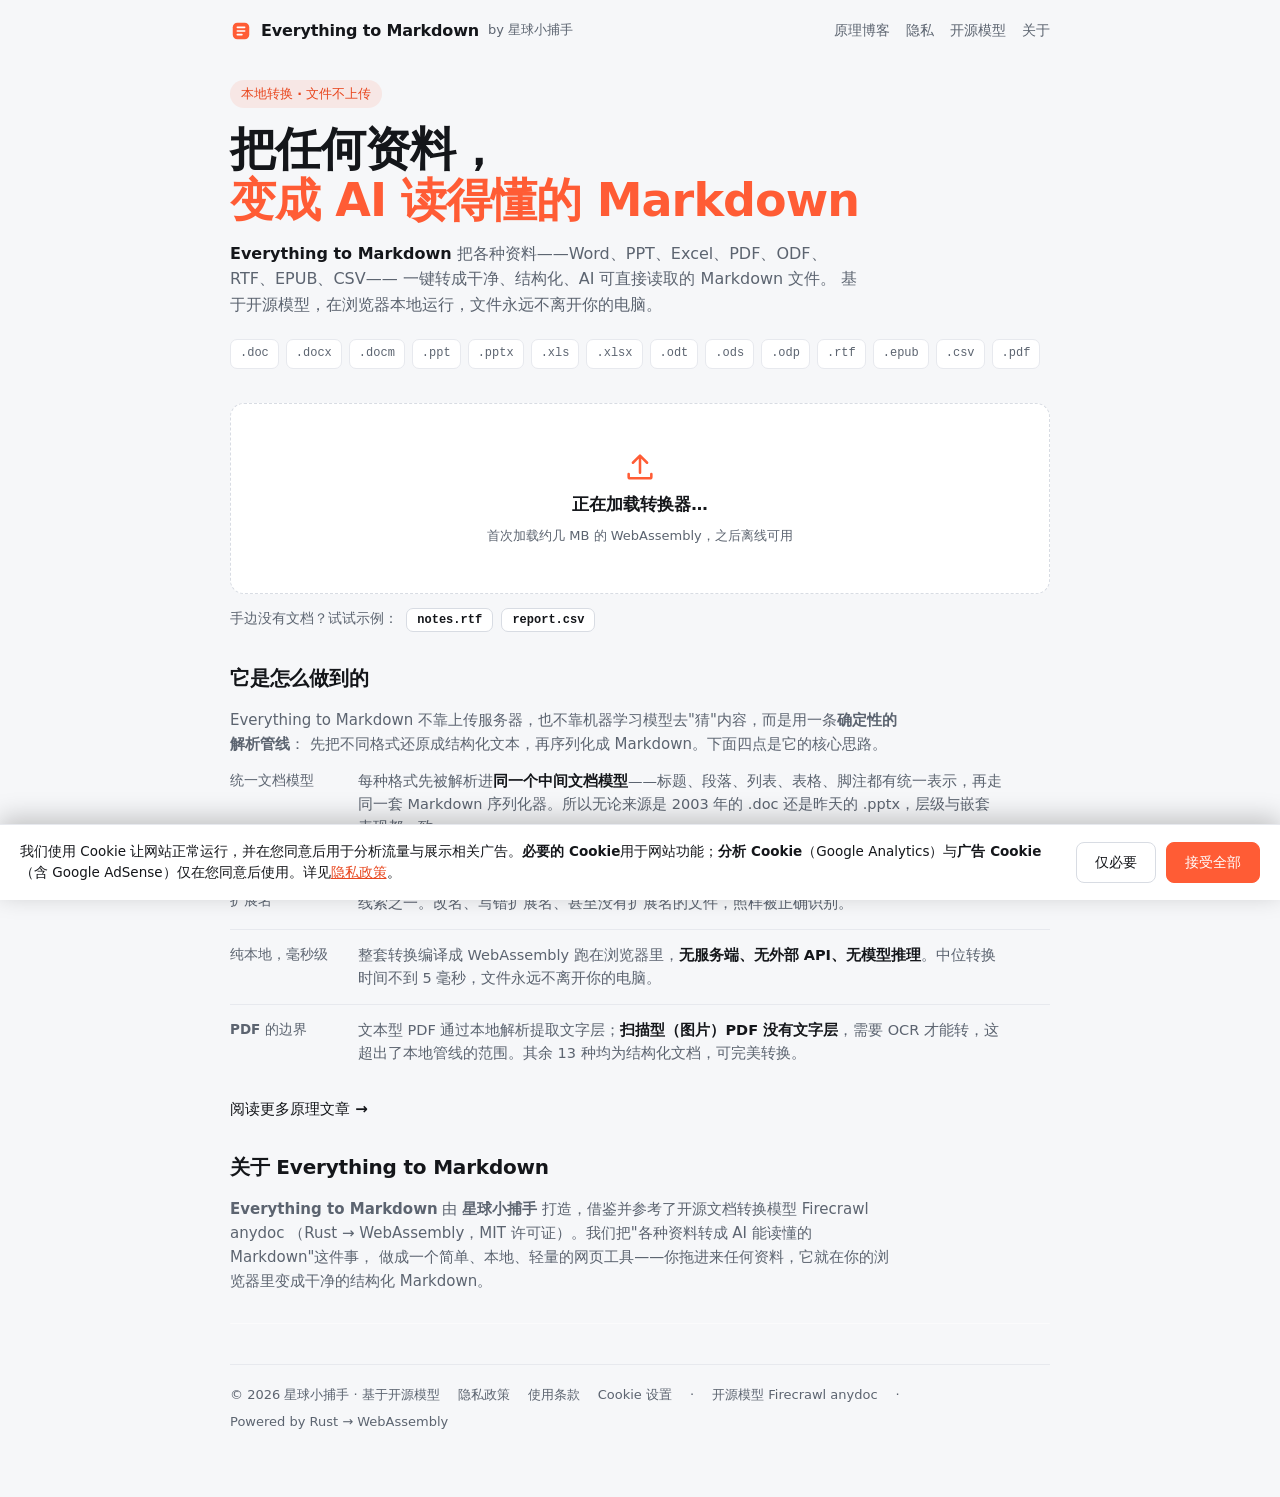
==== index.html @ 56e45481 "Initial commit: Everything to Markdown static site - 浏览器本地文档转 Markdown 网页（基于 Firecrawl anydoc / WASM" ====
<!doctype html>
<html lang="zh-CN">
  <head>
    <meta charset="utf-8" />
    <meta name="viewport" content="width=device-width, initial-scale=1" />
    <title>Everything to Markdown · 把任何资料变成 AI 读得懂的 Markdown</title>
    <meta
      name="description"
      content="Everything to Markdown：把 Word、PPT、Excel、PDF、ODF、RTF、EPUB、CSV 等各种资料，在浏览器本地一键转为 AI 可直接读取的 Markdown 文件。基于开源模型，文件不上传。"
    />
    <link rel="icon" href="assets/favicon.svg" type="image/svg+xml" />
    <link rel="stylesheet" href="styles.css" />
  </head>
  <body>
    <div class="page">
      <!-- 顶部导航 -->
      <header class="topbar">
        <a class="brand" href="index.html" aria-label="Everything to Markdown">
          <span class="brand-mark" aria-hidden="true">
            <svg viewBox="0 0 24 24" width="22" height="22" fill="none">
              <rect x="3" y="3" width="18" height="18" rx="5" fill="var(--accent)" />
              <path d="M8 8h8M8 12h8M8 16h5" stroke="#fff" stroke-width="1.8" stroke-linecap="round" />
            </svg>
          </span>
          <span class="brand-name">Everything to Markdown</span>
          <span class="brand-sub">by 星球小捕手</span>
        </a>
        <nav class="nav">
          <a href="blog.html">原理博客</a>
          <a href="privacy.html">隐私</a>
          <a href="https://github.com/firecrawl/anydoc" target="_blank" rel="noopener">开源模型</a>
          <a href="#about">关于</a>
        </nav>
      </header>

      <!-- 主区域 -->
      <main>
        <!-- Hero -->
        <section class="hero">
          <span class="eyebrow">本地转换 · 文件不上传</span>
          <h1>把任何资料，<br /><span class="accent">变成 AI 读得懂的 Markdown</span></h1>
          <p class="lede">
            <strong>Everything to Markdown</strong> 把各种资料——Word、PPT、Excel、PDF、ODF、RTF、EPUB、CSV——
            一键转成干净、结构化、AI 可直接读取的 Markdown 文件。
            基于开源模型，在浏览器本地运行，文件永远不离开你的电脑。
          </p>
          <ul class="format-chips" aria-label="支持格式">
            <li>.doc</li><li>.docx</li><li>.docm</li><li>.ppt</li><li>.pptx</li>
            <li>.xls</li><li>.xlsx</li><li>.odt</li><li>.ods</li><li>.odp</li>
            <li>.rtf</li><li>.epub</li><li>.csv</li><li>.pdf</li>
          </ul>
        </section>

        <!-- 转换器 -->
        <section class="converter">
          <button class="dropzone" id="drop" aria-describedby="drop-hint">
            <span class="dz-icon" aria-hidden="true">
              <svg viewBox="0 0 24 24" width="34" height="34" fill="none">
                <path d="M12 16V4m0 0L7 9m5-5l5 5" stroke="currentColor" stroke-width="1.8" stroke-linecap="round" stroke-linejoin="round"/>
                <path d="M4 17v2a1 1 0 001 1h14a1 1 0 001-1v-2" stroke="currentColor" stroke-width="1.8" stroke-linecap="round"/>
              </svg>
            </span>
            <span class="dz-title" id="drop-title">正在加载转换器…</span>
            <span class="dz-hint" id="drop-hint">首次加载约几 MB 的 WebAssembly，之后离线可用</span>
          </button>
          <input type="file" id="file" hidden aria-hidden="true" />

          <p class="samples">
            手边没有文档？试试示例：
            <button class="chip-btn" id="sample-rtf" type="button">notes.rtf</button>
            <button class="chip-btn" id="sample-csv" type="button">report.csv</button>
          </p>
        </section>

        <!-- 原理（入口） -->
        <section class="info" id="how">
          <h2>它是怎么做到的</h2>
          <p class="info-lede">
            Everything to Markdown 不靠上传服务器，也不靠机器学习模型去"猜"内容，而是用一条<strong>确定性的解析管线</strong>：
            先把不同格式还原成结构化文本，再序列化成 Markdown。下面四点是它的核心思路。
          </p>
          <div class="facts">
            <div class="fact">
              <dt>统一文档模型</dt>
              <dd>每种格式先被解析进<strong>同一个中间文档模型</strong>——标题、段落、列表、表格、脚注都有统一表示，再走同一套 Markdown 序列化器。所以无论来源是 2003 年的 .doc 还是昨天的 .pptx，层级与嵌套表现都一致。</dd>
            </div>
            <div class="fact">
              <dt>内容识别，不看扩展名</dt>
              <dd>格式由<strong>文件内容本身</strong>判断：PDF 的文件头、RTF 的控制字、ZIP 包内部的类型声明……扩展名只是线索之一。改名、写错扩展名、甚至没有扩展名的文件，照样被正确识别。</dd>
            </div>
            <div class="fact">
              <dt>纯本地，毫秒级</dt>
              <dd>整套转换编译成 WebAssembly 跑在浏览器里，<strong>无服务端、无外部 API、无模型推理</strong>。中位转换时间不到 5 毫秒，文件永远不离开你的电脑。</dd>
            </div>
            <div class="fact">
              <dt>PDF 的边界</dt>
              <dd>文本型 PDF 通过本地解析提取文字层；<strong>扫描型（图片）PDF 没有文字层</strong>，需要 OCR 才能转，这超出了本地管线的范围。其余 13 种均为结构化文档，可完美转换。</dd>
            </div>
          </div>
          <p class="more-link"><a href="blog.html">阅读更多原理文章 →</a></p>
        </section>

        <!-- 关于 -->
        <section class="info" id="about">
          <h2>关于 Everything to Markdown</h2>
          <p class="info-lede">
            <strong>Everything to Markdown</strong> 由 <strong>星球小捕手</strong> 打造，借鉴并参考了开源文档转换模型
            <a href="https://github.com/firecrawl/anydoc" target="_blank" rel="noopener">Firecrawl anydoc</a>
            （Rust → WebAssembly，MIT 许可证）。我们把"各种资料转成 AI 能读懂的 Markdown"这件事，
            做成一个简单、本地、轻量的网页工具——你拖进来任何资料，它就在你的浏览器里变成干净的结构化 Markdown。
          </p>
        </section>
      </main>

      <!-- 广告位：接入 Google AdSense 后，将 data-ad-client 替换为你的发布商 ID，并在 cookie-consent.js 配置 ADSENSE_PUB_ID；仅用户同意后才加载 -->
      <section class="ad-slot" aria-label="广告">
        <ins class="adsbygoogle"
             style="display:block"
             data-ad-client="ca-pub-0000000000000000"
             data-ad-slot="0000000000"
             data-ad-format="auto"
             data-full-width-responsive="true"></ins>
      </section>

      <footer class="footer">
        <span>© 2026 星球小捕手 · 基于开源模型</span>
        <a href="privacy.html">隐私政策</a>
        <a href="terms.html">使用条款</a>
        <a href="#" id="cc-manage">Cookie 设置</a>
        <span class="footer-sep">·</span>
        <a href="https://github.com/firecrawl/anydoc" target="_blank" rel="noopener">开源模型 Firecrawl anydoc</a>
        <span class="footer-sep">·</span>
        <span>Powered by Rust → WebAssembly</span>
      </footer>
    </div>

    <script src="vendor/marked.min.js"></script>
    <script type="module" src="app.js"></script>
    <script src="cookie-consent.js"></script>
  </body>
</html>
---- styles.css ----
:root {
  --bg: #f6f7f9;
  --surface: #ffffff;
  --surface-2: #fbfbfc;
  --text: #14161a;
  --text-muted: #5c6470;
  --border: #e7e9ee;
  --border-strong: #d8dce3;
  --accent: #ff5c35;
  --accent-soft: rgba(255, 92, 53, 0.1);
  --accent-strong: #e8471f;
  --error: #d92d20;
  --error-soft: rgba(217, 45, 32, 0.08);
  --radius: 14px;
  --radius-sm: 9px;
  --shadow: 0 1px 2px rgba(16, 22, 30, 0.05), 0 8px 24px rgba(16, 22, 30, 0.06);
  --mono: ui-monospace, "SF Mono", "Cascadia Code", Menlo, Consolas, monospace;
  --sans: system-ui, -apple-system, "Segoe UI", "PingFang SC", "Microsoft YaHei", Roboto, sans-serif;
}

@media (prefers-color-scheme: dark) {
  :root {
    --bg: #0c0e12;
    --surface: #16191f;
    --surface-2: #1b1f27;
    --text: #eef1f5;
    --text-muted: #98a1b0;
    --border: #262b33;
    --border-strong: #333a44;
    --accent: #ff6a45;
    --accent-soft: rgba(255, 106, 69, 0.13);
    --accent-strong: #ff7d5c;
    --error: #ff6b5e;
    --error-soft: rgba(255, 107, 94, 0.1);
    --shadow: 0 1px 2px rgba(0, 0, 0, 0.4), 0 10px 30px rgba(0, 0, 0, 0.35);
  }
}

* { box-sizing: border-box; }

html { scroll-behavior: smooth; }

body {
  margin: 0;
  background: var(--bg);
  color: var(--text);
  font-family: var(--sans);
  font-size: 15px;
  line-height: 1.6;
  -webkit-font-smoothing: antialiased;
}

a { color: inherit; text-decoration: none; }
a:hover { color: var(--accent); }

.page {
  max-width: 860px;
  margin: 0 auto;
  padding: 0 20px 64px;
}

/* ---------- top bar ---------- */
.topbar {
  display: flex;
  align-items: center;
  justify-content: space-between;
  gap: 16px;
  padding: 18px 0 22px;
}
.brand { display: flex; align-items: center; gap: 9px; }
.brand-mark { display: inline-flex; }
.brand-name { font-weight: 650; font-size: 16px; letter-spacing: -0.01em; }
.brand-sub { color: var(--text-muted); font-size: 13px; font-weight: 450; }
.nav { display: flex; flex-wrap: wrap; gap: 4px 16px; font-size: 13.5px; }
.nav a { color: var(--text-muted); }
.nav a:hover { color: var(--accent); }

/* ---------- hero ---------- */
.hero { padding: 14px 0 26px; }
.eyebrow {
  display: inline-block;
  font-size: 12.5px;
  font-weight: 550;
  color: var(--accent-strong);
  background: var(--accent-soft);
  padding: 4px 11px;
  border-radius: 999px;
  margin-bottom: 16px;
}
.hero h1 {
  margin: 0 0 14px;
  font-size: clamp(30px, 5.2vw, 46px);
  line-height: 1.12;
  letter-spacing: -0.02em;
  font-weight: 680;
}
.hero h1 .accent { color: var(--accent); }
.lede {
  margin: 0;
  max-width: 62ch;
  color: var(--text-muted);
  font-size: 16px;
}
.lede strong { color: var(--text); font-weight: 600; }

.format-chips {
  list-style: none;
  display: flex;
  flex-wrap: wrap;
  gap: 7px;
  padding: 0;
  margin: 22px 0 0;
}
.format-chips li {
  font-family: var(--mono);
  font-size: 12px;
  font-weight: 500;
  color: var(--text-muted);
  border: 1px solid var(--border);
  background: var(--surface);
  padding: 4px 9px;
  border-radius: 7px;
}

/* ---------- converter ---------- */
.converter { margin: 8px 0 28px; }
.dropzone {
  width: 100%;
  display: flex;
  flex-direction: column;
  align-items: center;
  gap: 8px;
  padding: 46px 24px;
  border: 1.5px dashed var(--border-strong);
  border-radius: var(--radius);
  background: var(--surface);
  cursor: pointer;
  font: inherit;
  color: inherit;
  transition: border-color 0.15s, background 0.15s, transform 0.05s;
}
.dropzone:hover,
.dropzone.over {
  border-color: var(--accent);
  background: var(--accent-soft);
}
.dropzone:active { transform: scale(0.997); }
.dz-icon { color: var(--accent); display: inline-flex; }
.dz-title { font-size: 16.5px; font-weight: 600; }
.dz-hint { font-size: 13px; color: var(--text-muted); }

.samples {
  margin: 14px 0 0;
  font-size: 13.5px;
  color: var(--text-muted);
}
.chip-btn {
  font-family: var(--mono);
  font-size: 12px;
  font-weight: 550;
  color: var(--text);
  background: var(--surface);
  border: 1px solid var(--border-strong);
  border-radius: 7px;
  padding: 4px 10px;
  margin-left: 4px;
  cursor: pointer;
  transition: border-color 0.15s, color 0.15s;
}
.chip-btn:hover { border-color: var(--accent); color: var(--accent); }

/* ---------- result ---------- */
.result {
  background: var(--surface);
  border: 1px solid var(--border);
  border-radius: var(--radius);
  box-shadow: var(--shadow);
  overflow: hidden;
  margin-bottom: 34px;
}
.result-bar {
  display: flex;
  flex-wrap: wrap;
  align-items: center;
  gap: 8px 10px;
  padding: 12px 14px;
  border-bottom: 1px solid var(--border);
  background: var(--surface-2);
}
.file-name {
  font-weight: 600;
  font-size: 13.5px;
  overflow-wrap: anywhere;
  max-width: 32ch;
}
.format-badge {
  font-family: var(--mono);
  font-size: 11.5px;
  font-weight: 600;
  color: var(--accent-strong);
  background: var(--accent-soft);
  padding: 2px 8px;
  border-radius: 6px;
  text-transform: uppercase;
}
.stats {
  font-family: var(--mono);
  font-size: 12px;
  color: var(--text-muted);
}
.spacer { flex: 1 1 auto; }
.tabs { display: inline-flex; background: var(--bg); border: 1px solid var(--border); border-radius: 8px; padding: 2px; }
.tab {
  font: inherit;
  font-size: 12.5px;
  font-weight: 550;
  color: var(--text-muted);
  background: transparent;
  border: 0;
  padding: 4px 11px;
  border-radius: 6px;
  cursor: pointer;
}
.tab.active { background: var(--surface); color: var(--text); box-shadow: 0 1px 2px rgba(0,0,0,0.06); }
.btn {
  font: inherit;
  font-size: 13px;
  font-weight: 550;
  color: var(--text);
  background: var(--surface);
  border: 1px solid var(--border-strong);
  border-radius: 8px;
  padding: 5px 13px;
  cursor: pointer;
  transition: border-color 0.15s, color 0.15s;
}
.btn:hover { border-color: var(--accent); color: var(--accent); }
.btn-primary { background: var(--accent); border-color: var(--accent); color: #fff; }
.btn-primary:hover { background: var(--accent-strong); border-color: var(--accent-strong); color: #fff; }

.output-wrap { max-height: 62vh; overflow: auto; }
.preview { padding: 22px 26px; }
.raw {
  margin: 0;
  padding: 22px 26px;
  font-family: var(--mono);
  font-size: 13px;
  line-height: 1.7;
  white-space: pre-wrap;
  overflow-wrap: anywhere;
  color: var(--text);
}
.error-box {
  margin: 0;
  padding: 22px 26px;
  color: var(--error);
  background: var(--error-soft);
  font-family: var(--mono);
  font-size: 13px;
  white-space: pre-wrap;
  overflow-wrap: anywhere;
}

/* ---------- info sections ---------- */
.info { margin: 30px 0; }
.info h2 {
  font-size: 20px;
  font-weight: 650;
  letter-spacing: -0.01em;
  margin: 0 0 14px;
}
.info-lede { color: var(--text-muted); margin: 0 0 14px; max-width: 70ch; }

.facts { display: grid; gap: 0; }
.fact {
  display: grid;
  grid-template-columns: 110px 1fr;
  gap: 0 18px;
  padding: 14px 0;
  border-top: 1px solid var(--border);
}
.fact:first-child { border-top: 0; padding-top: 0; }
.fact dt { color: var(--text-muted); font-size: 13.5px; font-weight: 550; }
.fact dd { margin: 0; color: var(--text-muted); font-size: 14.5px; max-width: 70ch; }
.fact dd strong { color: var(--text); font-weight: 600; }

.installs { display: grid; grid-template-columns: 92px 1fr; gap: 8px 14px; align-items: baseline; }
.install { display: contents; }
.install .k { color: var(--text-muted); font-size: 13.5px; font-weight: 550; }
.install .cmd {
  font-family: var(--mono);
  font-size: 13px;
  background: var(--surface);
  border: 1px solid var(--border);
  border-radius: 8px;
  padding: 7px 12px;
  overflow-x: auto;
  white-space: nowrap;
  -webkit-user-select: all;
  user-select: all;
}
.install .dollar { color: var(--accent); user-select: none; margin-right: 4px; }

/* ---------- footer ---------- */
.footer {
  display: flex;
  flex-wrap: wrap;
  gap: 6px 18px;
  align-items: center;
  margin-top: 40px;
  padding-top: 20px;
  border-top: 1px solid var(--border);
  color: var(--text-muted);
  font-size: 13px;
}
.footer a { text-decoration: none; }

/* ---------- markdown rendering ---------- */
.markdown-body { color: var(--text); font-size: 14.5px; line-height: 1.7; }
.markdown-body h1, .markdown-body h2, .markdown-body h3,
.markdown-body h4, .markdown-body h5, .markdown-body h6 {
  line-height: 1.3; margin: 1.4em 0 0.6em; font-weight: 650; letter-spacing: -0.01em;
}
.markdown-body h1 { font-size: 1.7em; }
.markdown-body h2 { font-size: 1.4em; border-bottom: 1px solid var(--border); padding-bottom: 0.3em; }
.markdown-body h3 { font-size: 1.18em; }
.markdown-body p { margin: 0.7em 0; }
.markdown-body a { color: var(--accent-strong); text-decoration: underline; text-underline-offset: 2px; }
.markdown-body code {
  font-family: var(--mono); font-size: 0.88em;
  background: var(--surface-2); border: 1px solid var(--border);
  padding: 0.12em 0.4em; border-radius: 5px;
}
.markdown-body pre {
  background: var(--surface-2); border: 1px solid var(--border);
  border-radius: var(--radius-sm); padding: 14px 16px; overflow: auto;
}
.markdown-body pre code { background: none; border: 0; padding: 0; font-size: 0.85em; }
.markdown-body blockquote {
  margin: 0.9em 0; padding: 0.2em 1em; color: var(--text-muted);
  border-left: 3px solid var(--border-strong);
}
.markdown-body ul, .markdown-body ol { padding-left: 1.5em; margin: 0.6em 0; }
.markdown-body li { margin: 0.25em 0; }
.markdown-body table {
  border-collapse: collapse; width: 100%; margin: 1em 0; font-size: 13.5px;
  display: block; overflow-x: auto;
}
.markdown-body th, .markdown-body td {
  border: 1px solid var(--border); padding: 7px 11px; text-align: left;
}
.markdown-body th { background: var(--surface-2); font-weight: 600; }
.markdown-body hr { border: 0; border-top: 1px solid var(--border); margin: 1.4em 0; }
.markdown-body img { max-width: 100%; border-radius: var(--radius-sm); }

@media (max-width: 600px) {
  .fact { grid-template-columns: 1fr; gap: 2px; }
  .fact dt { padding-bottom: 0; }
  .fact dd { padding-top: 0; }
  .installs { grid-template-columns: 1fr; gap: 2px; }
  .install .k { margin-top: 10px; }
}

@media (prefers-reduced-motion: reduce) {
  * { transition: none !important; scroll-behavior: auto; }
}

/* ---------- blog ---------- */
.more-link { margin-top: 18px; }
.more-link a { font-weight: 550; }

.postlist {
  display: grid;
  grid-template-columns: repeat(2, 1fr);
  gap: 14px;
  margin: 8px 0 30px;
}
.post-card {
  display: flex;
  flex-direction: column;
  gap: 8px;
  padding: 18px 20px;
  background: var(--surface);
  border: 1px solid var(--border);
  border-radius: var(--radius);
  box-shadow: var(--shadow);
  transition: border-color 0.15s, transform 0.05s;
}
.post-card:hover { border-color: var(--accent); transform: translateY(-1px); }
.post-tag {
  align-self: flex-start;
  font-size: 11.5px;
  font-weight: 600;
  color: var(--accent-strong);
  background: var(--accent-soft);
  padding: 2px 9px;
  border-radius: 999px;
}
.post-card h3 { margin: 0; font-size: 16.5px; font-weight: 650; letter-spacing: -0.01em; line-height: 1.35; }
.post-card p { margin: 0; color: var(--text-muted); font-size: 13.5px; line-height: 1.6; }
.post-date { margin-top: auto; font-family: var(--mono); font-size: 11.5px; color: var(--text-muted); }

.post { max-width: 760px; margin: 0 auto; }
.post-meta {
  font-family: var(--mono);
  font-size: 12px;
  color: var(--accent-strong);
  background: var(--accent-soft);
  display: inline-block;
  padding: 3px 10px;
  border-radius: 999px;
  margin: 0 0 14px;
}
.post > h1 {
  font-size: clamp(26px, 4.4vw, 38px);
  line-height: 1.18;
  letter-spacing: -0.02em;
  font-weight: 700;
  margin: 0 0 22px;
}
.post-nav {
  margin-top: 30px;
  padding-top: 18px;
  border-top: 1px solid var(--border);
  font-size: 13.5px;
  color: var(--text-muted);
}
.post-nav a { color: var(--accent-strong); }

@media (max-width: 640px) {
  .postlist { grid-template-columns: 1fr; }
}

/* ---------- cookie consent banner ---------- */
.cc-banner {
  position: fixed;
  left: 0; right: 0; bottom: 0;
  z-index: 60;
  display: flex;
  flex-wrap: wrap;
  align-items: center;
  gap: 12px 20px;
  padding: 16px 20px;
  background: var(--surface);
  border-top: 1px solid var(--border);
  box-shadow: 0 -6px 24px rgba(0, 0, 0, 0.22);
}
.cc-banner[hidden] { display: none; }
.cc-text {
  flex: 1 1 300px;
  margin: 0;
  font-size: 13.5px;
  line-height: 1.6;
  color: var(--text);
}
.cc-text a { color: var(--accent-strong); text-decoration: underline; }
.cc-actions { display: flex; flex-wrap: wrap; gap: 10px; }
.cc-btn {
  font: inherit;
  font-size: 13.5px;
  font-weight: 550;
  padding: 9px 18px;
  border-radius: 8px;
  cursor: pointer;
  border: 1px solid var(--border-strong);
  background: var(--surface);
  color: var(--text);
  transition: border-color 0.15s, background 0.15s;
}
.cc-btn:hover { border-color: var(--accent); }
.cc-btn.primary { background: var(--accent); border-color: var(--accent); color: #fff; }
.cc-btn.primary:hover { filter: brightness(1.05); }

/* ---------- ad slot ---------- */
.ad-slot {
  margin: 30px 0;
  text-align: center;
}
.ad-slot ins.adsbygoogle {
  display: block;
  background: var(--surface-2);
  border-radius: var(--radius);
  min-height: 1px;
}

@media (max-width: 560px) {
  .cc-banner { flex-direction: column; align-items: stretch; }
  .cc-actions { justify-content: flex-end; }
}
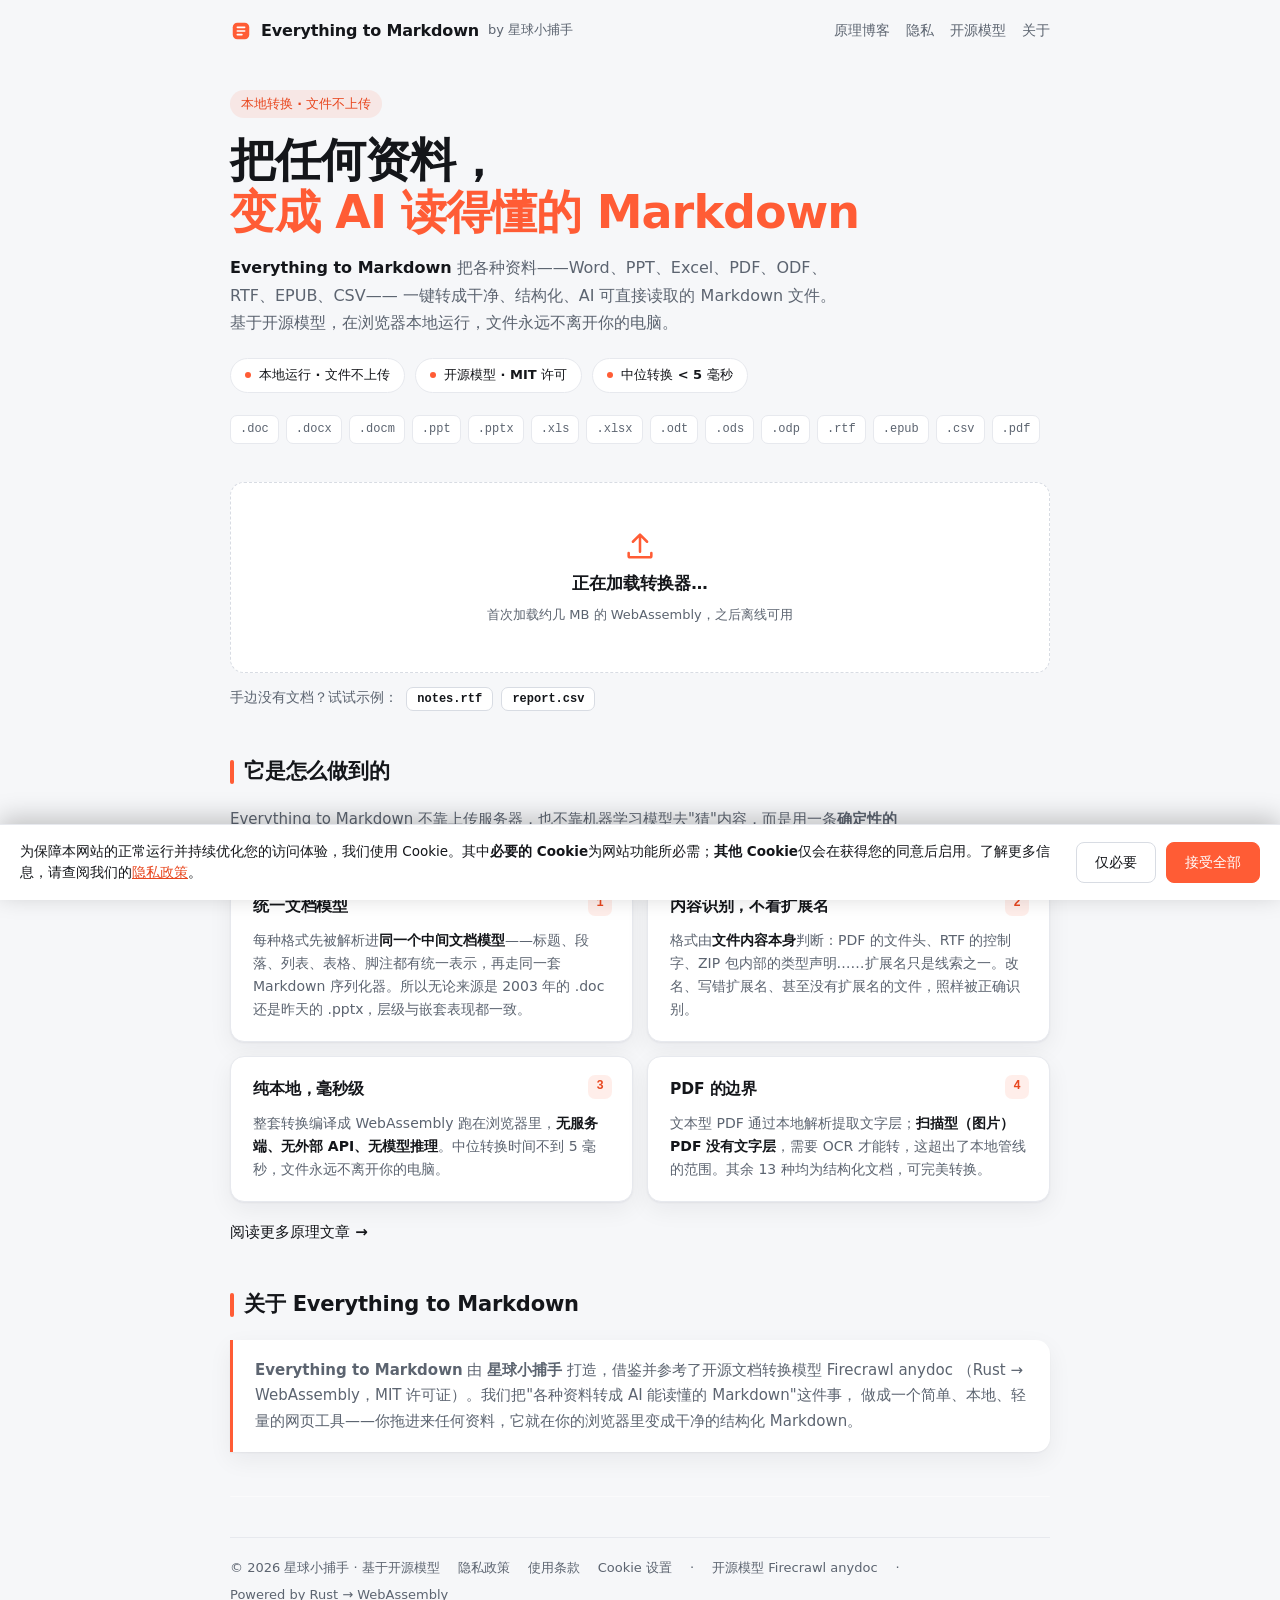
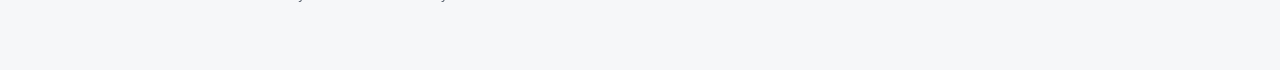
==== commit 27efe9d8: "Refine cookie consent copy; add hero trust markers and semantic facts list" ====
--- a/index.html
+++ b/index.html
@@ -44,6 +44,11 @@
             一键转成干净、结构化、AI 可直接读取的 Markdown 文件。
             基于开源模型，在浏览器本地运行，文件永远不离开你的电脑。
           </p>
+          <ul class="hero-trust" aria-label="核心特性">
+            <li>本地运行 · 文件不上传</li>
+            <li>开源模型 · MIT 许可</li>
+            <li>中位转换 &lt; 5 毫秒</li>
+          </ul>
           <ul class="format-chips" aria-label="支持格式">
             <li>.doc</li><li>.docx</li><li>.docm</li><li>.ppt</li><li>.pptx</li>
             <li>.xls</li><li>.xlsx</li><li>.odt</li><li>.ods</li><li>.odp</li>
@@ -79,7 +84,7 @@
             Everything to Markdown 不靠上传服务器，也不靠机器学习模型去"猜"内容，而是用一条<strong>确定性的解析管线</strong>：
             先把不同格式还原成结构化文本，再序列化成 Markdown。下面四点是它的核心思路。
           </p>
-          <div class="facts">
+          <dl class="facts">
             <div class="fact">
               <dt>统一文档模型</dt>
               <dd>每种格式先被解析进<strong>同一个中间文档模型</strong>——标题、段落、列表、表格、脚注都有统一表示，再走同一套 Markdown 序列化器。所以无论来源是 2003 年的 .doc 还是昨天的 .pptx，层级与嵌套表现都一致。</dd>
@@ -96,7 +101,7 @@
               <dt>PDF 的边界</dt>
               <dd>文本型 PDF 通过本地解析提取文字层；<strong>扫描型（图片）PDF 没有文字层</strong>，需要 OCR 才能转，这超出了本地管线的范围。其余 13 种均为结构化文档，可完美转换。</dd>
             </div>
-          </div>
+          </dl>
           <p class="more-link"><a href="blog.html">阅读更多原理文章 →</a></p>
         </section>
 
--- a/styles.css
+++ b/styles.css
@@ -76,7 +76,7 @@
 .nav a:hover { color: var(--accent); }
 
 /* ---------- hero ---------- */
-.hero { padding: 14px 0 26px; }
+.hero { padding: 24px 0 30px; }
 .eyebrow {
   display: inline-block;
   font-size: 12.5px;
@@ -88,20 +88,47 @@
   margin-bottom: 16px;
 }
 .hero h1 {
-  margin: 0 0 14px;
+  margin: 0 0 16px;
   font-size: clamp(30px, 5.2vw, 46px);
-  line-height: 1.12;
+  line-height: 1.14;
   letter-spacing: -0.02em;
   font-weight: 680;
 }
 .hero h1 .accent { color: var(--accent); }
 .lede {
   margin: 0;
-  max-width: 62ch;
+  max-width: 60ch;
   color: var(--text-muted);
   font-size: 16px;
+  line-height: 1.7;
 }
 .lede strong { color: var(--text); font-weight: 600; }
+.hero-trust {
+  list-style: none;
+  display: flex;
+  flex-wrap: wrap;
+  gap: 10px;
+  padding: 0;
+  margin: 22px 0 0;
+}
+.hero-trust li {
+  display: inline-flex;
+  align-items: center;
+  font-size: 13px;
+  font-weight: 550;
+  color: var(--text);
+  background: var(--surface);
+  border: 1px solid var(--border);
+  border-radius: 999px;
+  padding: 6px 14px;
+}
+.hero-trust li::before {
+  content: "";
+  width: 6px; height: 6px;
+  border-radius: 50%;
+  background: var(--accent);
+  margin-right: 8px;
+}
 
 .format-chips {
   list-style: none;
@@ -262,26 +289,71 @@
 }
 
 /* ---------- info sections ---------- */
-.info { margin: 30px 0; }
+.info { margin: 44px 0; }
 .info h2 {
-  font-size: 20px;
+  font-size: 21px;
+  font-weight: 680;
+  letter-spacing: -0.01em;
+  margin: 0 0 18px;
+  padding-left: 14px;
+  position: relative;
+}
+.info h2::before {
+  content: "";
+  position: absolute;
+  left: 0; top: 0.22em; bottom: 0.22em;
+  width: 4px;
+  border-radius: 3px;
+  background: var(--accent);
+}
+.info-lede { color: var(--text-muted); margin: 0 0 14px; max-width: 70ch; line-height: 1.7; }
+#about .info-lede {
+  border-left: 3px solid var(--accent);
+  background: var(--surface);
+  border-radius: 0 var(--radius) var(--radius) 0;
+  padding: 18px 22px;
+  box-shadow: var(--shadow);
+  max-width: none;
+}
+
+.facts {
+  display: grid;
+  grid-template-columns: repeat(2, 1fr);
+  gap: 14px;
+  counter-reset: fact;
+}
+.fact {
+  position: relative;
+  padding: 20px 22px;
+  background: var(--surface);
+  border: 1px solid var(--border);
+  border-radius: var(--radius);
+  box-shadow: var(--shadow);
+  transition: border-color 0.15s, transform 0.05s;
+}
+.fact:hover { border-color: var(--accent); transform: translateY(-1px); }
+.fact::before {
+  content: counter(fact);
+  counter-increment: fact;
+  position: absolute;
+  top: 18px; right: 20px;
+  font-family: var(--mono);
+  font-size: 12px;
+  font-weight: 600;
+  color: var(--accent-strong);
+  background: var(--accent-soft);
+  min-width: 24px; height: 24px;
+  display: flex; align-items: center; justify-content: center;
+  border-radius: 7px;
+}
+.fact dt {
+  color: var(--text);
+  font-size: 15.5px;
   font-weight: 650;
   letter-spacing: -0.01em;
-  margin: 0 0 14px;
-}
-.info-lede { color: var(--text-muted); margin: 0 0 14px; max-width: 70ch; }
-
-.facts { display: grid; gap: 0; }
-.fact {
-  display: grid;
-  grid-template-columns: 110px 1fr;
-  gap: 0 18px;
-  padding: 14px 0;
-  border-top: 1px solid var(--border);
-}
-.fact:first-child { border-top: 0; padding-top: 0; }
-.fact dt { color: var(--text-muted); font-size: 13.5px; font-weight: 550; }
-.fact dd { margin: 0; color: var(--text-muted); font-size: 14.5px; max-width: 70ch; }
+  margin: 0 34px 10px 0;
+}
+.fact dd { margin: 0; color: var(--text-muted); font-size: 14px; line-height: 1.65; }
 .fact dd strong { color: var(--text); font-weight: 600; }
 
 .installs { display: grid; grid-template-columns: 92px 1fr; gap: 8px 14px; align-items: baseline; }
@@ -354,9 +426,7 @@
 .markdown-body img { max-width: 100%; border-radius: var(--radius-sm); }
 
 @media (max-width: 600px) {
-  .fact { grid-template-columns: 1fr; gap: 2px; }
-  .fact dt { padding-bottom: 0; }
-  .fact dd { padding-top: 0; }
+  .facts { grid-template-columns: 1fr; }
   .installs { grid-template-columns: 1fr; gap: 2px; }
   .install .k { margin-top: 10px; }
 }
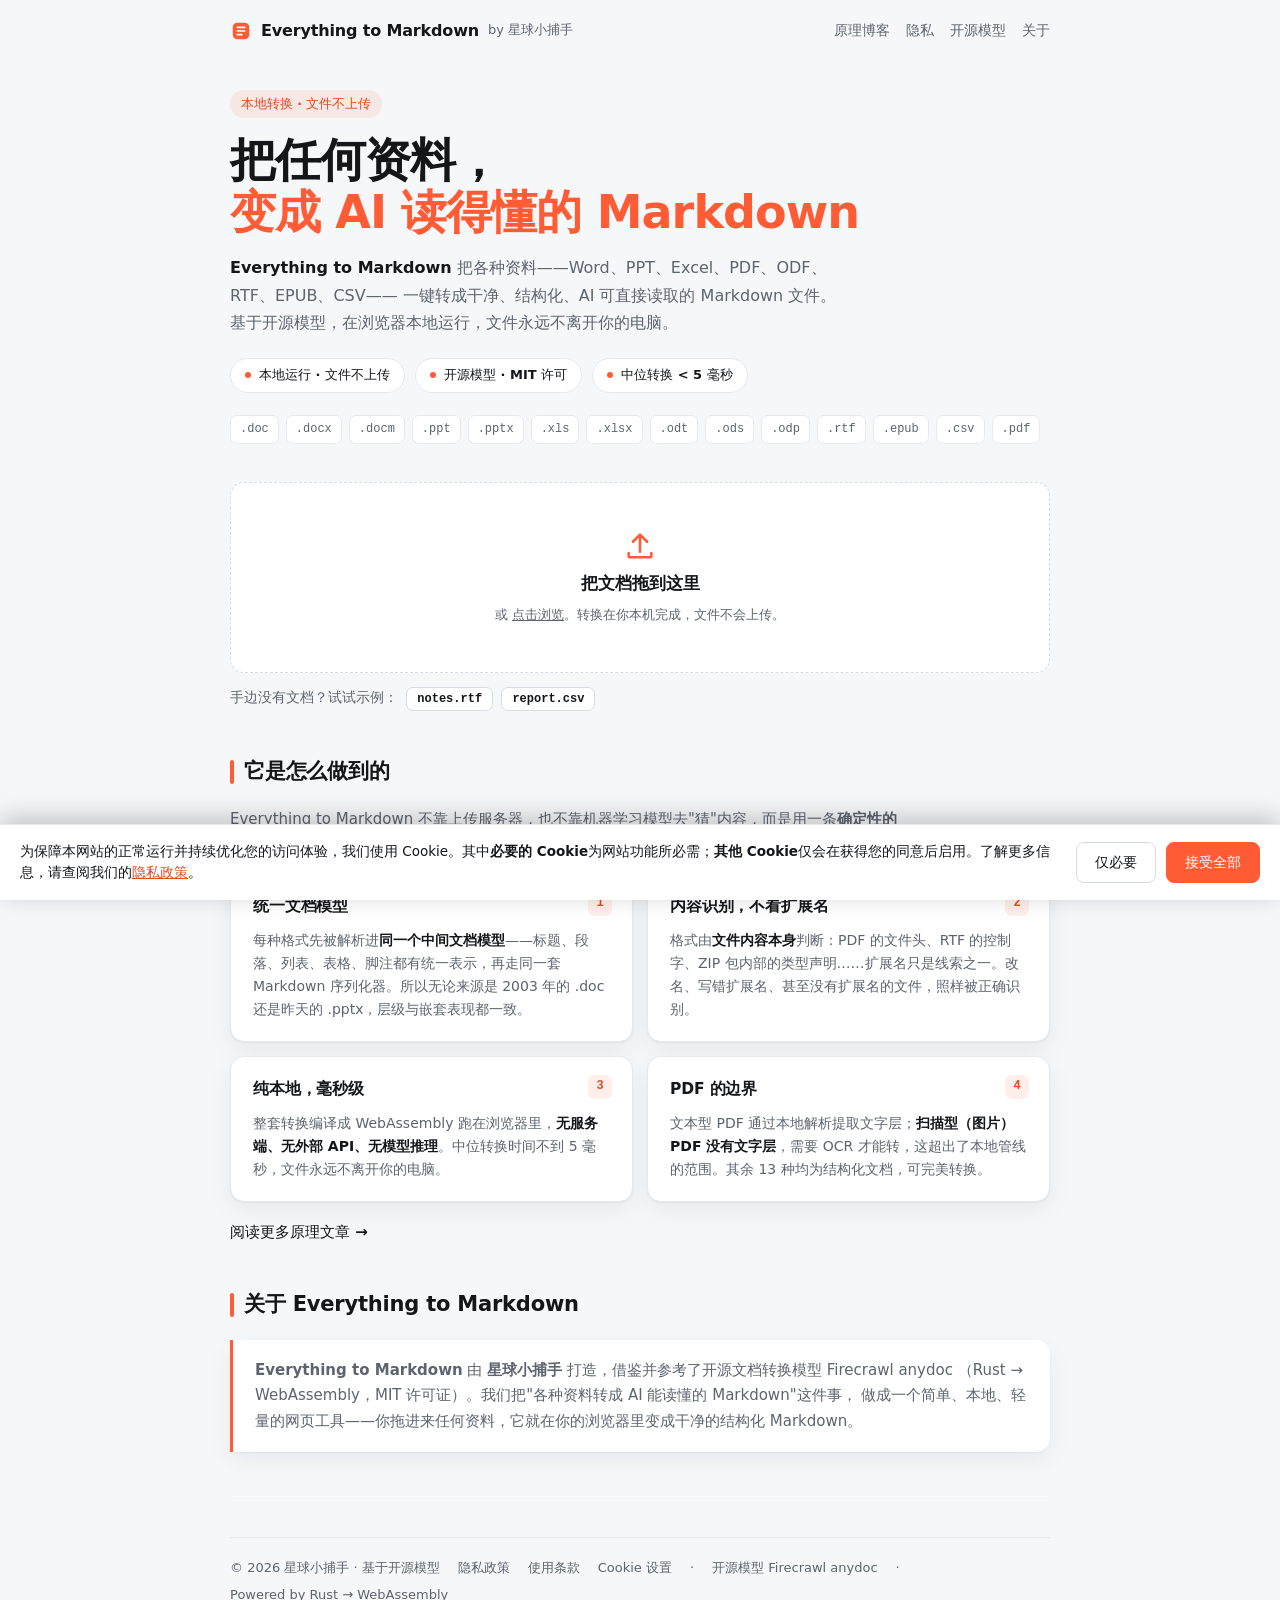
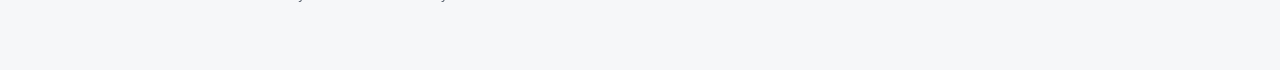
==== commit 8cba2208: "Fix converter: add missing result panel DOM that app.js requires (caused stuck 'loading' state)" ====
--- a/index.html
+++ b/index.html
@@ -77,6 +77,27 @@
           </p>
         </section>
 
+        <!-- 转换结果（app.js 依赖这些元素，缺失会导致转换器脚本在加载阶段报错） -->
+        <section class="result" id="result" hidden>
+          <div class="result-bar">
+            <span class="file-name" id="result-name"></span>
+            <span class="format-badge" id="result-format"></span>
+            <span class="stats" id="result-stats"></span>
+            <span class="spacer"></span>
+            <div class="tabs">
+              <button type="button" class="tab active" id="tab-preview">预览</button>
+              <button type="button" class="tab" id="tab-raw">原始 Markdown</button>
+            </div>
+            <button type="button" class="btn" id="copy">复制</button>
+            <button type="button" class="btn btn-primary" id="download">下载 .md</button>
+          </div>
+          <div class="output-wrap">
+            <div class="preview" id="preview"></div>
+            <pre class="raw" id="raw" hidden><code></code></pre>
+            <div class="error-box" id="error" hidden></div>
+          </div>
+        </section>
+
         <!-- 原理（入口） -->
         <section class="info" id="how">
           <h2>它是怎么做到的</h2>
